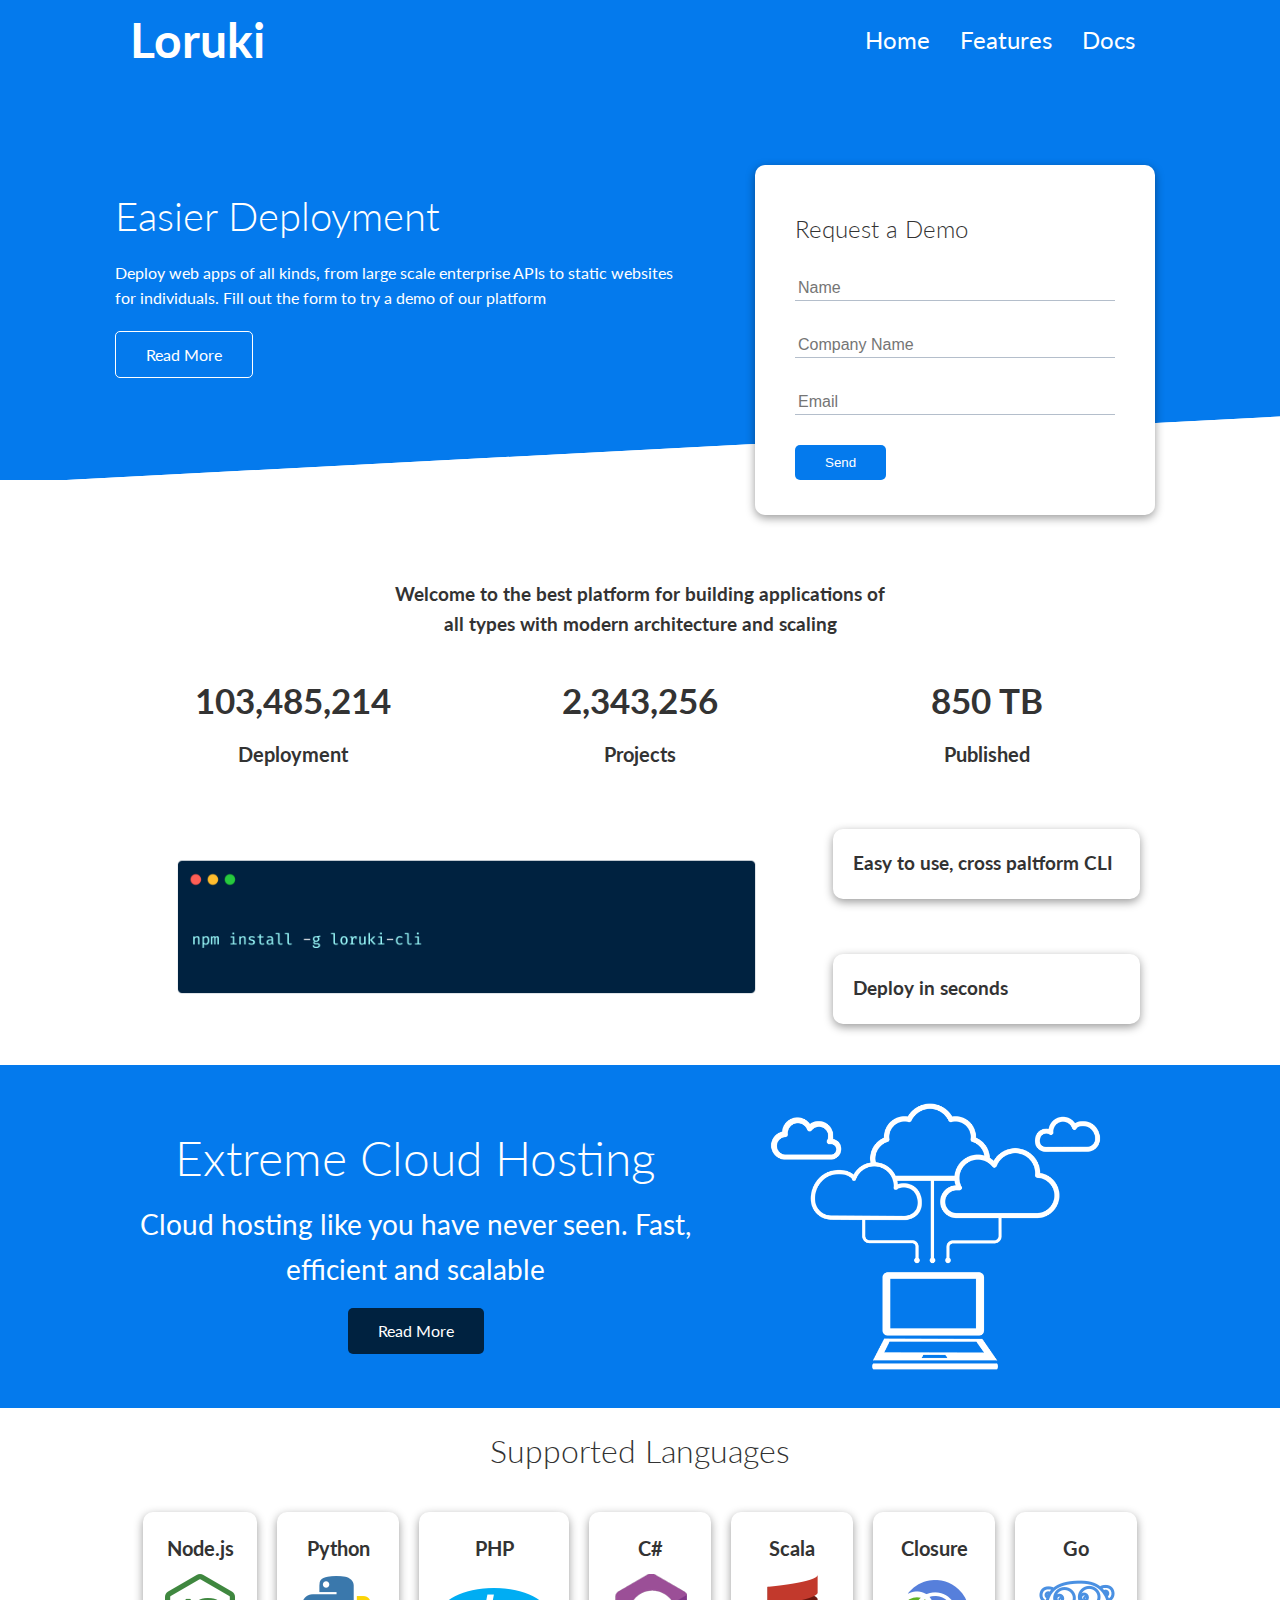
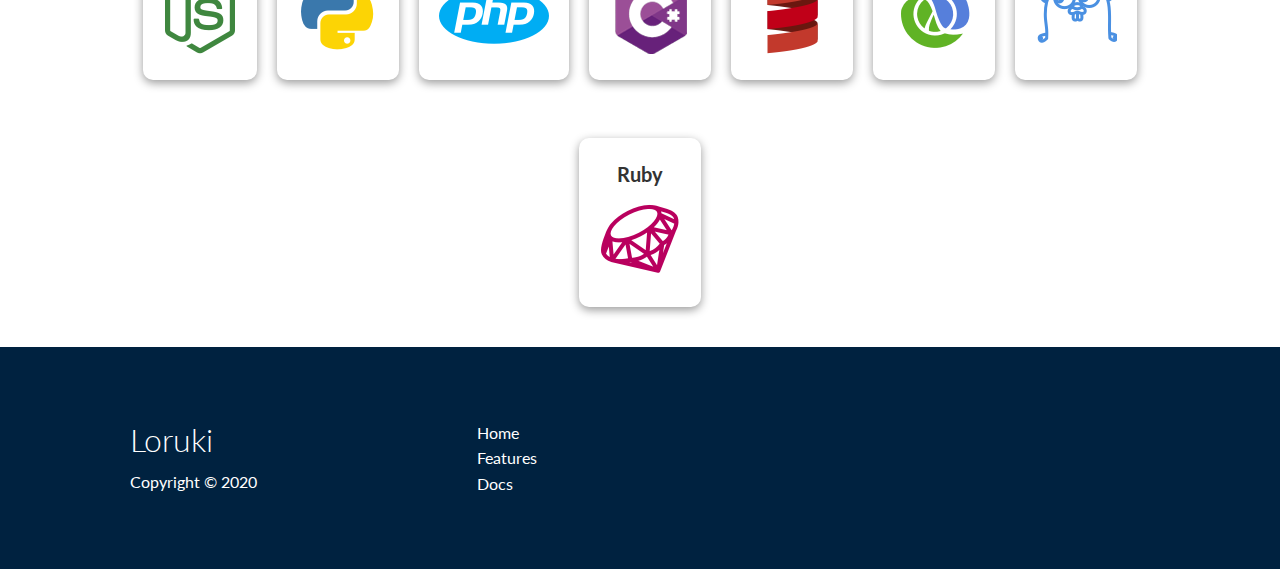
==== index.html @ 24dd9541 "Added Animations" ====
<!DOCTYPE html>
<html lang="en">
  <head>
    <meta charset="UTF-8" />
    <meta name="viewport" content="width=device-width, initial-scale=1.0" />
    <link rel="shortcut icon" href="./images/favicon.png" type="image/x-icon" />
    <link rel="stylesheet" href="./css/utilities.css" />
    <link rel="stylesheet" href="./css/style.css" />
    <link rel="stylesheet" href="./css/scrollBar.css" />
    <link
      rel="stylesheet"
      href="https://cdnjs.cloudflare.com/ajax/libs/font-awesome/5.15.1/css/all.min.css"
      integrity="sha512-+4zCK9k+qNFUR5X+cKL9EIR+ZOhtIloNl9GIKS57V1MyNsYpYcUrUeQc9vNfzsWfV28IaLL3i96P9sdNyeRssA=="
      crossorigin="anonymous"
    />
    <title>Loruki | Cloud Hoating for Everyone</title>
  </head>
  <body>
    <!--Navbar  -->
    <div class="navbar">
      <div class="container flex">
        <h1 class="logo">Loruki</h1>
        <nav>
          <ul>
            <li><a href="index.html">Home</a></li>
            <li><a href="features.html">Features</a></li>
            <li><a href="docs.html">Docs</a></li>
          </ul>
        </nav>
      </div>
    </div>
    <!-- ShowCase -->
    <section class="showcase">
      <div class="container grid">
        <div class="showcase-text">
          <h1>Easier Deployment</h1>
          <p>
            Deploy web apps of all kinds, from large scale enterprise APIs to
            static websites for individuals. Fill out the form to try a demo of
            our platform
          </p>
          <a href="features.html" class="btn btn-outline">Read More</a>
        </div>

        <div class="showcase-form card">
          <h2>Request a Demo</h2>
          <form>
            <div class="form-control">
              <input type="text" name="name" placeholder="Name" required />
            </div>

            <div class="form-control">
              <input
                type="text"
                name="company"
                placeholder="Company Name"
                required
              />
            </div>

            <div class="form-control">
              <input type="email" name="email" placeholder="Email" required />
            </div>

            <input type="button" value="Send" class="btn btn-primary" />
          </form>
        </div>
      </div>
    </section>
    <!-- Stats -->
    <section class="stats">
      <div class="container">
        <h3 class="stats-heading text-center my-1">
          Welcome to the best platform for building applications of all types
          with modern architecture and scaling
        </h3>

        <div class="grid grid-3 text-center my-3">
          <div>
            <i class="fas fa-server fa-3x"> </i>
            <h3>103,485,214</h3>
            <p class="secondary-color">Deployment</p>
          </div>

          <div>
            <i class="fas fa-project-diagram fa-3x"> </i>
            <h3>2,343,256</h3>
            <p class="secondary-color">Projects</p>
          </div>

          <div>
            <i class="fas fa-upload fa-3x"></i>
            <h3>850 TB</h3>
            <p class="secondary-color">Published</p>
          </div>
        </div>
      </div>
    </section>
    <!-- CLI -->
    <section class="cli">
      <div class="container grid">
        <img src="./images/cli.png" alt="" />

        <div class="card">
          <h3>Easy to use, cross paltform CLI</h3>
        </div>

        <div class="card">
          <h3>Deploy in seconds</h3>
        </div>
      </div>
    </section>
    <!-- Cloud -->
    <section class="cloud bg-primary my-2 py-2">
      <div class="container grid">
        <div class="text-center">
          <h2 class="lg">Extreme Cloud Hosting</h2>
          <p class="lead my-1">
            Cloud hosting like you have never seen. Fast, efficient and scalable
          </p>
          <a href="features.html" class="btn btn-dark">Read More</a>
        </div>
        <img src="./images/cloud.png" alt="" />
      </div>
    </section>
    <!-- Language -->
    <section class="languages">
      <h2 class="md text-center my-2">Supported Languages</h2>
      <div class="container flex">
        <div class="card">
          <h4>Node.js</h4>
          <img src="./images/logos/node.png" alt="" />
        </div>

        <div class="card">
          <h4>Python</h4>
          <img src="./images/logos/python.png" alt="" />
        </div>

        <div class="card">
          <h4>PHP</h4>
          <img src="./images/logos/php.png" alt="" />
        </div>

        <div class="card">
          <h4>C#</h4>
          <img src="./images/logos/csharp.png" alt="" />
        </div>

        <div class="card">
          <h4>Scala</h4>
          <img src="./images/logos/scala.png" alt="" />
        </div>

        <div class="card">
          <h4>Closure</h4>
          <img src="./images/logos/clojure.png" alt="" />
        </div>

        <div class="card">
          <h4>Go</h4>
          <img src="./images/logos/go.png" alt="" />
        </div>

        <div class="card">
          <h4>Ruby</h4>
          <img src="./images/logos/ruby.png" alt="" />
        </div>
      </div>
    </section>

    <!-- Footer -->
    <footer class="footer bg-dark py-5">
      <div class="container grid grid-3">
        <div>
          <h1>Loruki</h1>
          <p>Copyright &copy; 2020</p>
        </div>

        <nav>
          <ul>
            <li><a href="index.html">Home</a></li>
            <li><a href="features.html">Features</a></li>
            <li><a href="docs.html">Docs</a></li>
          </ul>
        </nav>
        <div class="social">
          <a href="#"><i class="fab fa-twitter fa-2x"></i></a>
          <a href="#"><i class="fab fa-facebook fa-2x"></i></a>
          <a href="#"><i class="fab fa-github fa-2x"></i></a>
          <a href="#"><i class="fab fa-linkedin fa-2x"></i></a>
        </div>
      </div>
    </footer>
  </body>
</html>
---- css/utilities.css ----
/*Utility*/
.container {
  max-width: 1100px;
  margin: 0 auto;
  overflow: auto;
  padding: 0 40px;
}

.card {
  background-color: #fff;
  color: #333;
  border-radius: 10px;
  box-shadow: 0 3px 10px rgba(0, 0, 0, 0.4);
  padding: 20px;
  margin: 10px;
}

.btn {
  display: inline-block;
  padding: 10px 30px;
  cursor: pointer;
  background: var(--primary-color);
  color: #fff;
  border: none;
  border-radius: 5px;
}

.btn-outline {
  background: transparent;
  border: 1px #fff solid;
}

.btn:hover {
  transform: scale(1.1);
}

/*Backgrounds & Color buttons*/
.bg-primary,
.btn-primary {
  background-color: var(--primary-color);
  color: #fff;
}

.bg-secondary,
.btn-secondary {
  background-color: var(--secondary-color);
  color: #fff;
}

.bg-dark,
.btn-dark {
  background-color: var(--dark-color);
  color: #fff;
}

.bg-light,
.btn-light {
  background-color: var(--light-color);
  color: #333;
}

.bg-primary a,
.btn-primary a,
.bg-secondary a,
.btn-secondary a,
.bg-dark a,
.btn-dark a {
  color: #fff;
}

/*Text Colors*/
/*Backgrounds & Color buttons*/
.text-primary {
  color: var(--primary-color);
}

.text-secondary {
  color: var(--secondary-color);
}

.text-dark {
  color: var(--dark-color);
}

.text-light {
  color: var(--light-color);
}

/*Text Sizes*/
.lead {
  font-size: 28px;
}

.sm {
  font-size: 1rem;
}

.md {
  font-size: 2rem;
}
.lg {
  font-size: 3rem;
}
.xl {
  font-size: 4rem;
}

.text-center {
  text-align: center;
}

/*Alert*/
.alert {
  background-color: var(--light-color);
  padding: 10px 20px;
  margin: 15px 0;
  font-weight: bold;
}

.alert i {
  margin-right: 10px;
}

.alert-success {
  background-color: var(--success-color);
  color: #fff;
}

.alert-error {
  background-color: var(--error-color);
  color: #fff;
}

.flex {
  display: flex;
  justify-content: center;
  align-items: center;
  height: 100%;
}

.grid {
  display: grid;
  grid-template-columns: repeat(2, 1fr);
  gap: 20px;
  justify-content: center;
  align-items: center;
  height: 100%;
}

.grid-3 {
  grid-template-columns: repeat(3, 1fr);
}

/*Margin*/

.my-1 {
  margin: 1rem 0;
}

.my-2 {
  margin: 1.5rem 0;
}

.my-3 {
  margin: 2rem 0;
}

.my-4 {
  margin: 3rem 0;
}
.my-5 {
  margin: 4rem 0;
}

.m-1 {
  margin: 1rem;
}

.m-2 {
  margin: 1.5rem;
}

.m-3 {
  margin: 2rem;
}

.m-4 {
  margin: 3rem;
}
.m-5 {
  margin: 4rem;
}

/*Padding*/
.py-1 {
  padding: 1rem 0;
}

.py-2 {
  padding: 1.5rem 0;
}

.py-3 {
  padding: 2rem 0;
}

.py-4 {
  padding: 3rem 0;
}
.py-5 {
  padding: 4rem 0;
}

.p-1 {
  padding: 1rem;
}

.p-2 {
  padding: 1.5rem;
}

.p-3 {
  padding: 2rem;
}

.p-4 {
  padding: 3rem;
}
.p-5 {
  padding: 4rem;
}
---- css/style.css ----
@import url("https://fonts.googleapis.com/css2?family=Lato:wght@300&display=swap");

:root {
  --primary-color: #047aed;
  --secondary-color: #1c3fa8;
  --dark-color: #002240;
  --light-color: #f4f4f4;
  --success-color: #5cb85c;
  --error-color: #d9534f;
}

* {
  box-sizing: border-box;
  padding: 0;
  margin: 0;
}

body {
  font-family: "Lato", sans-serif;
  color: #333;
  line-height: 1.6;
  overflow-x: hidden;
}

ul {
  list-style-type: none;
}

a {
  text-decoration: none;
  color: #333;
}

h1,
h2 {
  font-weight: 300;
  line-height: 1.2;
  margin: 10px 0;
}

p {
  margin: 10px 0;
}

img {
  width: 100%;
}

code,
pre {
  background: #333;
  color: #fff;
  padding: 10px;
}

.hidden {
  visibility: hidden;
  height: 0;
}

/* Navbar */
.navbar {
  background-color: var(--primary-color);
  color: #fff;
  height: 80px;
}
.navbar .logo {
  font-weight: bolder;
  font-size: 3rem;
}

.navbar ul {
  display: flex;
}

.navbar a {
  color: #fff;
  padding: 10px;
  margin: 0 5px;
  font-size: 1.5rem;
}

.navbar a:hover {
  border-bottom: 2px #fff solid;
  font-weight: bold;
}

.navbar .flex {
  justify-content: space-between;
}

/* Showcase */
.showcase {
  height: 400px;
  background-color: var(--primary-color);
  color: #fff;
  position: relative;
}

.showcase h1 {
  font-size: 40px;
}

.showcase p {
  margin: 20px 0;
}

.showcase .grid {
  overflow: visible;
  grid-template-columns: 55% 45%;
  gap: 30px;
}

.showcase-text {
  animation: slideInFromLeft 1s ease-in;
}

.showcase-form {
  position: relative;
  top: 60px;
  height: 350px;
  width: 400px;
  padding: 40px;
  z-index: 100;
  justify-self: flex-end;
  animation: slideInFromRight 1s ease-in;
}

.showcase-form .form-control {
  margin: 30px 0;
}

.showcase-form input[type="text"],
.showcase-form input[type="email"] {
  border: 0;
  border-bottom: 1px solid #b4becb;
  width: 100%;
  padding: 3px;
  font-size: 16px;
}

.showcase-form input:focus {
  outline: none;
}

.showcase::before,
.showcase::after {
  content: "";
  position: absolute;
  height: 100px;
  bottom: -70px;
  right: 0;
  left: 0;
  background: #fff;
  transform: skewY(-3deg);
  -webkit-transform: skewY(-3deg);
  -moz-transform: skewY(-3deg);
  -ms-transform: skewY(-3deg);
}

/* Stats */
.stats {
  padding-top: 100px;
  animation: slideInFromLeft 1s ease-in;
}

.stats-heading {
  max-width: 500px;
  margin: auto;
}

.stats .grid h3 {
  font-size: 35px;
}

.stats .grid p {
  font-size: 20px;
  font-weight: bold;
}

/* Cli */
.cli .grid {
  grid-template-columns: repeat(3, 1fr);
  grid-template-rows: repeat(2, 1fr);
  animation: slideInFromBottom 1s ease-in;
}

.cli .grid > *:first-child {
  grid-column: 1 / span 2;
  grid-row: 1 / span 2;
}

/* Cloud */
.cloud .grid {
  grid-template-columns: 4fr 3fr;
  animation: slideInFromTop 1s ease-in;
}

/* Languages */

.languages .flex {
  flex-wrap: wrap;
  animation: slideInFromRight 1s ease-in;
}

.languages .card {
  text-align: center;
  margin: 18px 10px 40px;
  transition: transform 0.2s ease-in;
}

.languages .card h4 {
  font-size: 20px;
  margin-bottom: 10px;
}

.languages .card:hover {
  transform: translateY(-15px);
}

/* Features */

.features-head img,
.docs-head img {
  width: 200px;
  justify-self: flex-end;
  animation: slideInFromTop 1s ease-in;
}

.features-head .text-box,
.docs-head .text-box {
  animation: slideInFromTop 1s ease-in;
  overflow: hidden;
}

.features-sub-head .text-box,
.docs-sub-head .text-box {
  animation: slideInFromTop 1s ease-in;
  overflow: hidden;
}

.features-sub-head img {
  width: 300px;
  justify-self: flex-end;
  animation: slideInFromTop 1s ease-in;
  overflow: hidden;
}

.features-main .card > i {
  margin-right: 20px;
}

.features-main .grid {
  padding: 30px;
}

.features-main .grid > *:first-child {
  grid-column: 1 / span 3;
}

.features-main .grid > *:nth-child(2) {
  grid-column: 1 / span 2;
}

/* Docs */
.docs-main h3 {
  margin: 20px 0;
}

.docs-main .grid {
  grid-template-columns: 1fr 2fr;
  align-items: flex-start;
}

.docs-main nav li {
  font-size: 18px;
  padding-bottom: 5px;
  margin-bottom: 5px;
  border-bottom: 1px #ccc solid;
}

.docs-main a:hover {
  font-weight: bold;
}

.docs-main .index {
  animation: slideInFromTop 1s ease-in;
  overflow: hidden;
}

.docs-main .info {
  animation: slideInFromTop 1s ease-in;
  overflow: hidden;
}

/* Footer */
.footer .social a {
  margin: 0 10px;
}

/* Animations */
@keyframes slideInFromLeft {
  0% {
    transform: translateX(-100%);
  }
  100% {
    transform: translateX(0);
  }
}
@keyframes slideInFromRight {
  0% {
    transform: translateX(100%);
  }
  100% {
    transform: translateX(0);
  }
}
@keyframes slideInFromTop {
  0% {
    transform: translateY(-100%);
  }
  100% {
    transform: translateY(0);
  }
}
@keyframes slideInFromBottom {
  0% {
    transform: translateY(100%);
  }
  100% {
    transform: translateX(0);
  }
}

/* Tablets and under */
@media (max-width: 768px) {
  .grid,
  .showcase .grid,
  .stats .grid,
  .cli .grid,
  .cloud .grid,
  .features-main .grid,
  .docs-main .grid {
    grid-template-columns: 1fr;
    grid-template-rows: 1fr;
  }

  .showcase {
    height: auto;
  }

  .showcase-text {
    text-align: center;
    margin-top: 40px;
  }

  .showcase-form {
    justify-self: center;
    margin: auto;
  }

  .cli .grid > *:first-child {
    grid-column: 1;
    grid-row: 1;
  }

  .features-head,
  .features-sub-head,
  .docs-head {
    text-align: center;
  }

  .features-head img,
  .features-sub-head img,
  .docs-head img {
    justify-self: center;
  }

  .features-main .grid > *:first-child,
  .features-main .grid > *:nth-child(2) {
    grid-column: 1;
  }
}

/* Mobile */
@media (max-width: 500px) {
  .navbar {
    height: 140px;
  }

  .navbar .flex {
    flex-direction: column;
  }

  .navbar ul {
    padding: 10px;
    background-color: rgba(0, 0, 0, 0.1);
  }
}
---- css/scrollBar.css ----
:root {
  --primary-color: #047aed;
  --secondary-color: #1c3fa8;
  --dark-color: #002240;
  --light-color: #f4f4f4;
  --success-color: #5cb85c;
  --error-color: #d9534f;
}

/* width */
::-webkit-scrollbar {
  width: 10px;
}

/* Track */
::-webkit-scrollbar-track {
  background: var(--light-color);
}

/* Handle */
::-webkit-scrollbar-thumb {
  background: var(--secondary-color);
}

/* Handle on hover */
::-webkit-scrollbar-thumb:hover {
  background: var(--primary-color);
}
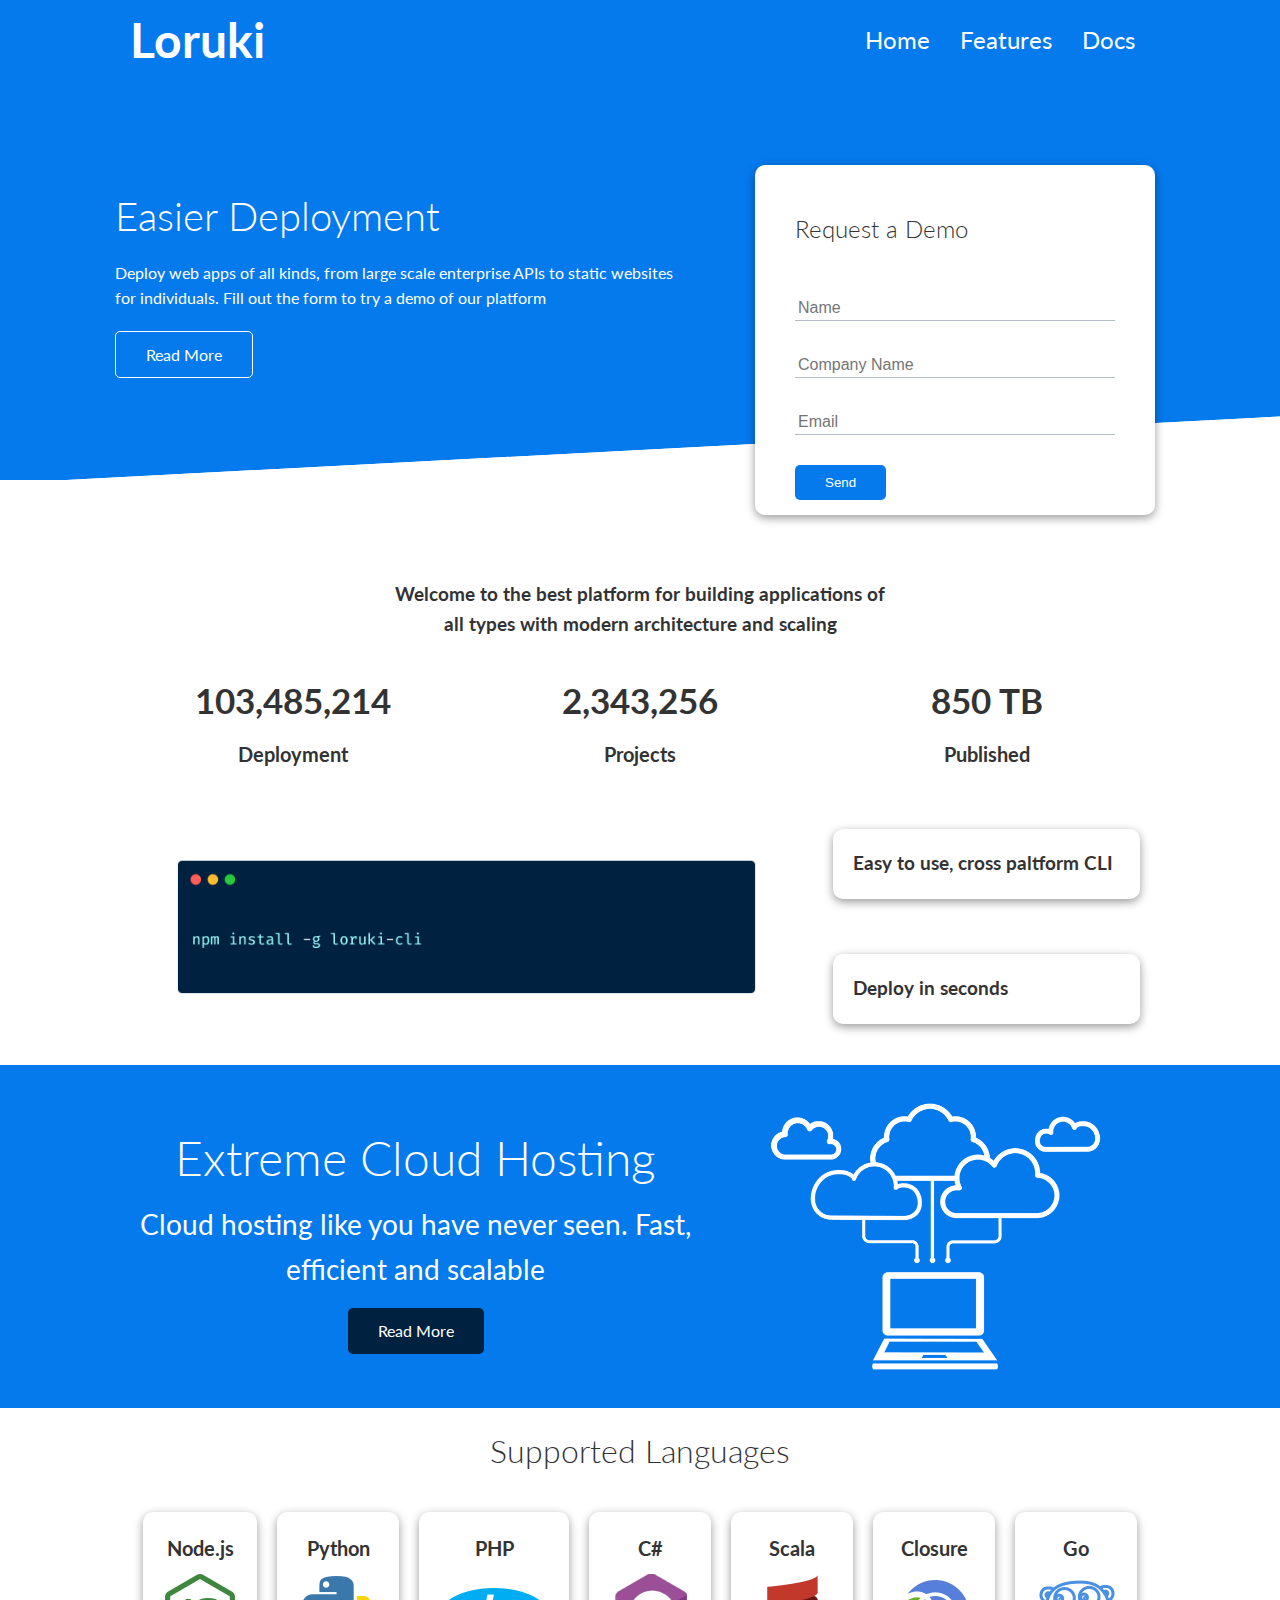
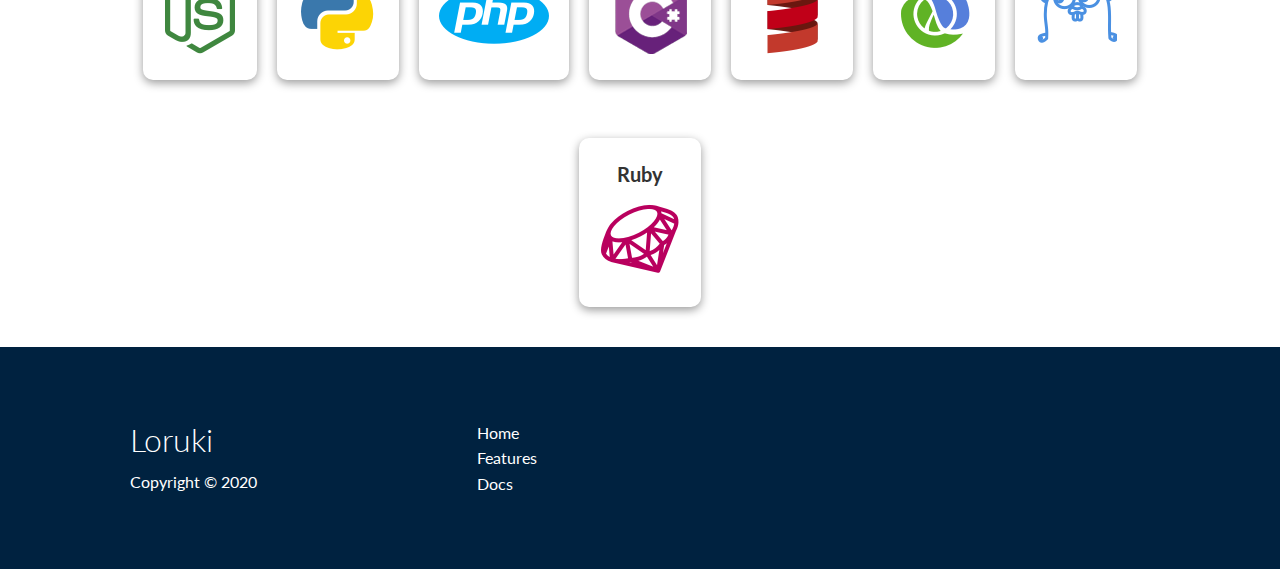
==== commit 04b194f8: "Added Spam Protection" ====
--- a/index.html
+++ b/index.html
@@ -44,7 +44,18 @@
 
         <div class="showcase-form card">
           <h2>Request a Demo</h2>
-          <form>
+          <form
+            name="contact"
+            method="POST"
+            data-netlify="true"
+            netlify-honeypot="bot-field"
+          >
+            <input type="hidden" name="form-name" value="contact" />
+            <p class="hidden">
+              <label
+                >Don’t fill this out if you're human: <input name="bot-field"
+              /></label>
+            </p>
             <div class="form-control">
               <input type="text" name="name" placeholder="Name" required />
             </div>
